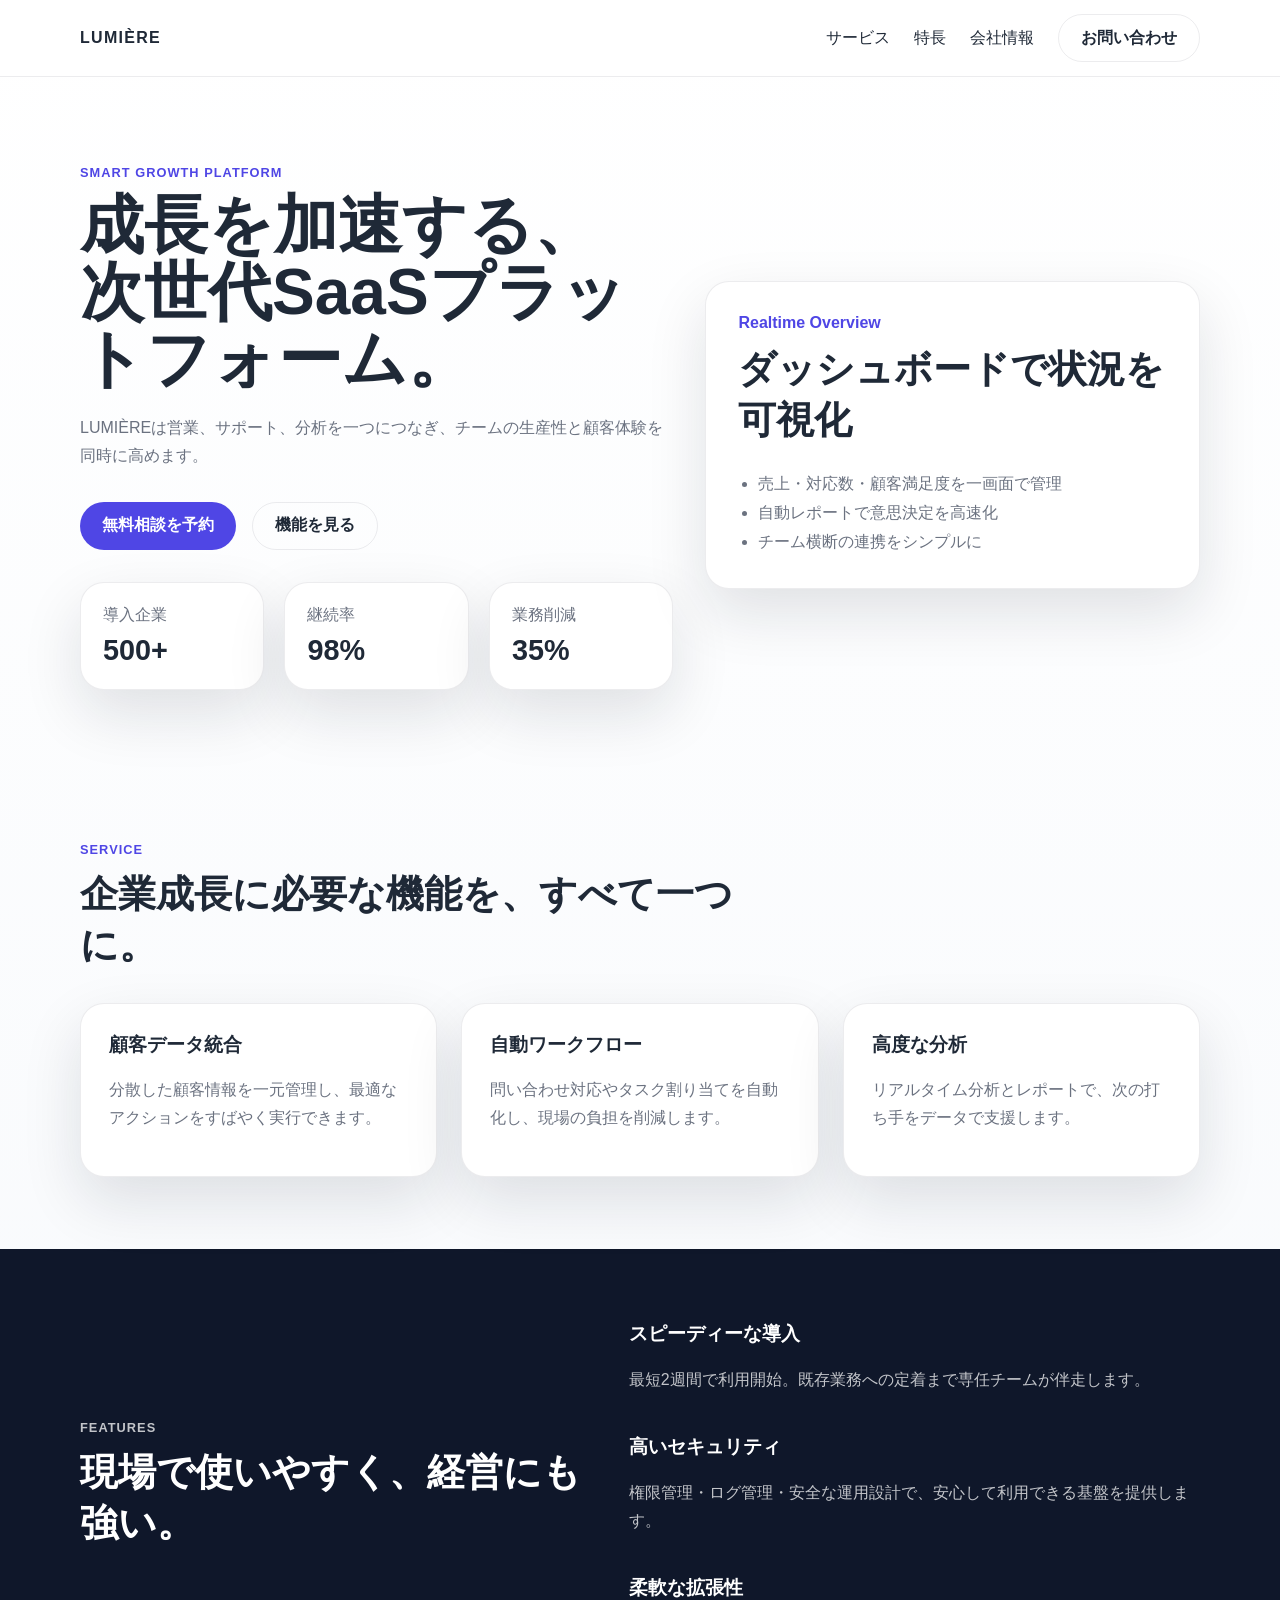
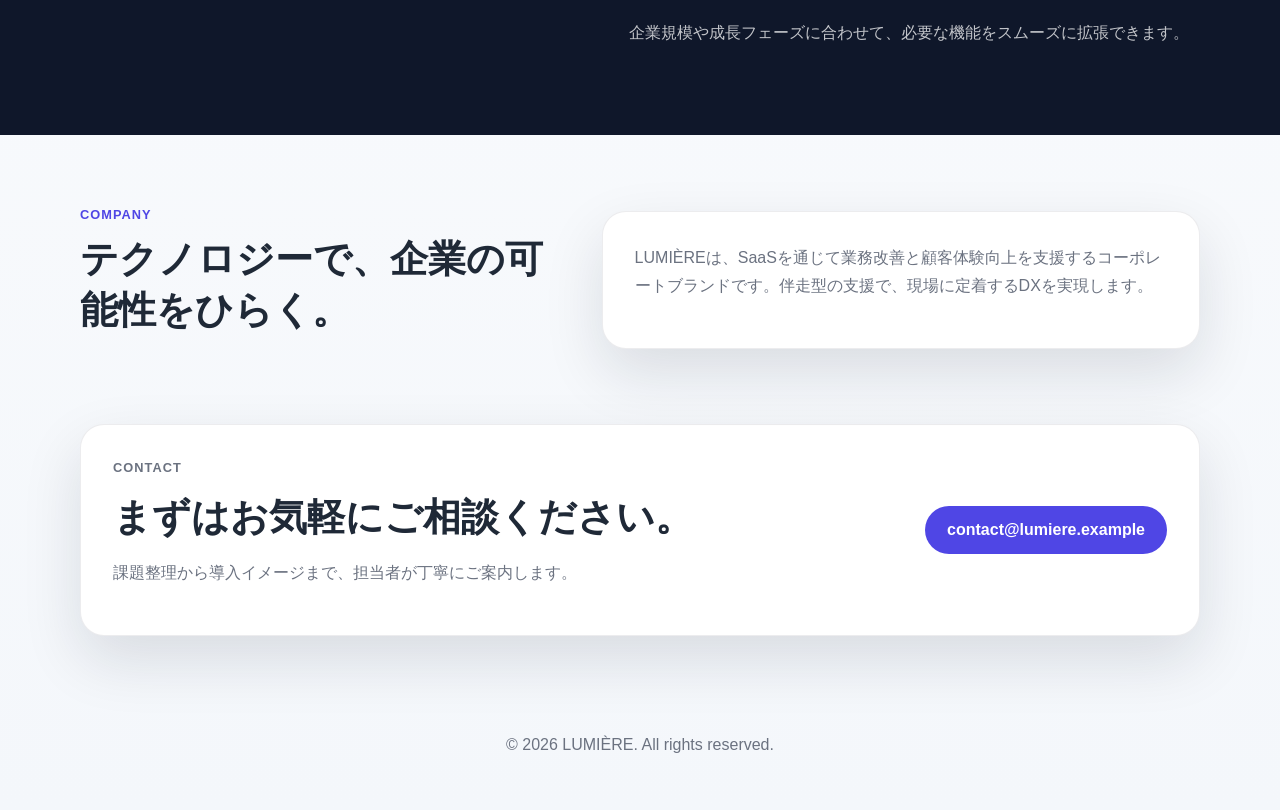
==== index.html @ 7a4c25e4 "Create SaaS corporate landing page" ====
<!DOCTYPE html>
<html lang="ja">
  <head>
    <meta charset="UTF-8" />
    <meta name="viewport" content="width=device-width, initial-scale=1.0" />
    <title>LUMIÈRE | SaaSコーポレートサイト</title>
    <meta
      name="description"
      content="LUMIÈREは業務効率化と顧客体験向上を支援するSaaSプラットフォームです。"
    />
    <link rel="stylesheet" href="./styles.css" />
  </head>
  <body>
    <header class="header">
      <div class="container nav">
        <a class="logo" href="#top">LUMIÈRE</a>
        <button
          class="menu-toggle"
          type="button"
          aria-expanded="false"
          aria-controls="global-nav"
          aria-label="メニューを開く"
        >
          <span></span>
          <span></span>
          <span></span>
        </button>
        <nav id="global-nav" class="nav-links">
          <a href="#service">サービス</a>
          <a href="#features">特長</a>
          <a href="#company">会社情報</a>
          <a href="#contact" class="button button-secondary">お問い合わせ</a>
        </nav>
      </div>
    </header>

    <main id="top">
      <section class="hero">
        <div class="container hero-grid">
          <div class="hero-copy">
            <p class="eyebrow">SMART GROWTH PLATFORM</p>
            <h1>成長を加速する、<br />次世代SaaSプラットフォーム。</h1>
            <p class="lead">
              LUMIÈREは営業、サポート、分析を一つにつなぎ、チームの生産性と顧客体験を同時に高めます。
            </p>
            <div class="hero-actions">
              <a href="#contact" class="button">無料相談を予約</a>
              <a href="#features" class="button button-ghost">機能を見る</a>
            </div>
            <dl class="stats">
              <div>
                <dt>導入企業</dt>
                <dd>500+</dd>
              </div>
              <div>
                <dt>継続率</dt>
                <dd>98%</dd>
              </div>
              <div>
                <dt>業務削減</dt>
                <dd>35%</dd>
              </div>
            </dl>
          </div>
          <div class="hero-card">
            <div class="dashboard-card">
              <p class="card-label">Realtime Overview</p>
              <h2>ダッシュボードで状況を可視化</h2>
              <ul>
                <li>売上・対応数・顧客満足度を一画面で管理</li>
                <li>自動レポートで意思決定を高速化</li>
                <li>チーム横断の連携をシンプルに</li>
              </ul>
            </div>
          </div>
        </div>
      </section>

      <section id="service" class="section">
        <div class="container">
          <div class="section-heading">
            <p class="eyebrow">SERVICE</p>
            <h2>企業成長に必要な機能を、すべて一つに。</h2>
          </div>
          <div class="cards">
            <article class="card">
              <h3>顧客データ統合</h3>
              <p>分散した顧客情報を一元管理し、最適なアクションをすばやく実行できます。</p>
            </article>
            <article class="card">
              <h3>自動ワークフロー</h3>
              <p>問い合わせ対応やタスク割り当てを自動化し、現場の負担を削減します。</p>
            </article>
            <article class="card">
              <h3>高度な分析</h3>
              <p>リアルタイム分析とレポートで、次の打ち手をデータで支援します。</p>
            </article>
          </div>
        </div>
      </section>

      <section id="features" class="section section-accent">
        <div class="container feature-grid">
          <div>
            <p class="eyebrow">FEATURES</p>
            <h2>現場で使いやすく、経営にも強い。</h2>
          </div>
          <div class="feature-list">
            <article>
              <h3>スピーディーな導入</h3>
              <p>最短2週間で利用開始。既存業務への定着まで専任チームが伴走します。</p>
            </article>
            <article>
              <h3>高いセキュリティ</h3>
              <p>権限管理・ログ管理・安全な運用設計で、安心して利用できる基盤を提供します。</p>
            </article>
            <article>
              <h3>柔軟な拡張性</h3>
              <p>企業規模や成長フェーズに合わせて、必要な機能をスムーズに拡張できます。</p>
            </article>
          </div>
        </div>
      </section>

      <section id="company" class="section">
        <div class="container company-grid">
          <div>
            <p class="eyebrow">COMPANY</p>
            <h2>テクノロジーで、企業の可能性をひらく。</h2>
          </div>
          <div class="company-panel">
            <p>
              LUMIÈREは、SaaSを通じて業務改善と顧客体験向上を支援するコーポレートブランドです。伴走型の支援で、現場に定着するDXを実現します。
            </p>
          </div>
        </div>
      </section>

      <section id="contact" class="section cta">
        <div class="container cta-box">
          <div>
            <p class="eyebrow">CONTACT</p>
            <h2>まずはお気軽にご相談ください。</h2>
            <p>課題整理から導入イメージまで、担当者が丁寧にご案内します。</p>
          </div>
          <a class="button" href="mailto:contact@lumiere.example">contact@lumiere.example</a>
        </div>
      </section>
    </main>

    <footer class="footer">
      <div class="container footer-inner">
        <p>© <span id="current-year"></span> LUMIÈRE. All rights reserved.</p>
      </div>
    </footer>

    <script src="./script.js"></script>
  </body>
</html>
---- styles.css ----
:root {
  --bg: #f4f7fb;
  --surface: #ffffff;
  --surface-alt: #0f172a;
  --text: #1f2937;
  --muted: #6b7280;
  --primary: #4f46e5;
  --primary-dark: #312e81;
  --border: rgba(15, 23, 42, 0.08);
  --shadow: 0 24px 60px rgba(15, 23, 42, 0.12);
}

* {
  box-sizing: border-box;
}

html {
  scroll-behavior: smooth;
}

body {
  margin: 0;
  font-family: -apple-system, BlinkMacSystemFont, "Segoe UI", sans-serif;
  color: var(--text);
  background: linear-gradient(180deg, #ffffff 0%, var(--bg) 100%);
}

a {
  color: inherit;
  text-decoration: none;
}

.container {
  width: min(1120px, calc(100% - 48px));
  margin: 0 auto;
}

.header {
  position: sticky;
  top: 0;
  z-index: 10;
  backdrop-filter: blur(16px);
  background: rgba(255, 255, 255, 0.85);
  border-bottom: 1px solid var(--border);
}

.nav {
  display: flex;
  align-items: center;
  justify-content: space-between;
  min-height: 76px;
}

.logo {
  font-weight: 800;
  letter-spacing: 0.08em;
}

.nav-links {
  display: flex;
  align-items: center;
  gap: 24px;
}

.menu-toggle {
  display: none;
  border: 0;
  background: transparent;
  padding: 0;
  cursor: pointer;
}

.menu-toggle span {
  display: block;
  width: 24px;
  height: 2px;
  margin: 5px 0;
  background: var(--text);
}

.hero {
  padding: 88px 0 64px;
}

.hero-grid,
.company-grid,
.feature-grid,
.cta-box {
  display: grid;
  gap: 32px;
  align-items: center;
}

.hero-grid {
  grid-template-columns: 1.2fr 1fr;
}

.eyebrow {
  margin: 0 0 12px;
  color: var(--primary);
  font-weight: 700;
  letter-spacing: 0.08em;
  font-size: 0.8rem;
}

h1,
h2,
h3,
p {
  margin-top: 0;
}

h1 {
  font-size: clamp(2.4rem, 5vw, 4.5rem);
  line-height: 1.05;
  margin-bottom: 20px;
}

h2 {
  font-size: clamp(1.9rem, 3vw, 3rem);
  margin-bottom: 16px;
}

.lead,
.card p,
.feature-list p,
.company-panel p,
.cta-box p {
  color: var(--muted);
  line-height: 1.75;
}

.hero-actions {
  display: flex;
  flex-wrap: wrap;
  gap: 16px;
  margin: 32px 0;
}

.button {
  display: inline-flex;
  align-items: center;
  justify-content: center;
  min-height: 48px;
  padding: 0 22px;
  border-radius: 999px;
  background: var(--primary);
  color: #ffffff;
  font-weight: 600;
  transition: transform 0.2s ease, box-shadow 0.2s ease;
}

.button:hover,
.button:focus-visible {
  transform: translateY(-1px);
  box-shadow: 0 16px 28px rgba(79, 70, 229, 0.28);
}

.button-secondary,
.button-ghost {
  background: transparent;
  color: var(--text);
  border: 1px solid var(--border);
}

.stats {
  display: grid;
  grid-template-columns: repeat(3, minmax(0, 1fr));
  gap: 20px;
}

.stats div,
.card,
.dashboard-card,
.company-panel,
.cta-box {
  background: var(--surface);
  border: 1px solid var(--border);
  border-radius: 24px;
  box-shadow: var(--shadow);
}

.stats div {
  padding: 22px;
}

.stats dt {
  color: var(--muted);
  margin-bottom: 8px;
}

.stats dd {
  margin: 0;
  font-size: 1.8rem;
  font-weight: 800;
}

.dashboard-card,
.company-panel,
.cta-box {
  padding: 32px;
}

.card-label {
  color: var(--primary);
  font-weight: 700;
  margin-bottom: 12px;
}

.dashboard-card ul {
  margin: 24px 0 0;
  padding-left: 20px;
  color: var(--muted);
  line-height: 1.8;
}

.section {
  padding: 72px 0;
}

.section-heading {
  max-width: 720px;
  margin-bottom: 32px;
}

.cards {
  display: grid;
  grid-template-columns: repeat(3, minmax(0, 1fr));
  gap: 24px;
}

.card {
  padding: 28px;
}

.section-accent {
  background: var(--surface-alt);
  color: #ffffff;
}

.section-accent .eyebrow,
.section-accent p {
  color: rgba(255, 255, 255, 0.75);
}

.feature-grid {
  grid-template-columns: 0.95fr 1.05fr;
}

.feature-list {
  display: grid;
  gap: 24px;
}

.company-grid {
  grid-template-columns: 0.9fr 1.1fr;
}

.cta {
  padding-top: 0;
}

.cta-box {
  grid-template-columns: 1fr auto;
}

.footer {
  padding: 28px 0 40px;
}

.footer-inner {
  color: var(--muted);
  text-align: center;
}

@media (max-width: 900px) {
  .hero-grid,
  .cards,
  .feature-grid,
  .company-grid,
  .cta-box {
    grid-template-columns: 1fr;
  }

  .nav-links {
    position: absolute;
    top: 76px;
    right: 24px;
    left: 24px;
    display: none;
    flex-direction: column;
    align-items: stretch;
    padding: 20px;
    background: rgba(255, 255, 255, 0.98);
    border: 1px solid var(--border);
    border-radius: 20px;
    box-shadow: var(--shadow);
  }

  .nav-links.is-open {
    display: flex;
  }

  .menu-toggle {
    display: block;
  }
}

@media (max-width: 640px) {
  .container {
    width: min(100% - 32px, 1120px);
  }

  .hero {
    padding-top: 64px;
  }

  .stats {
    grid-template-columns: 1fr;
  }
}
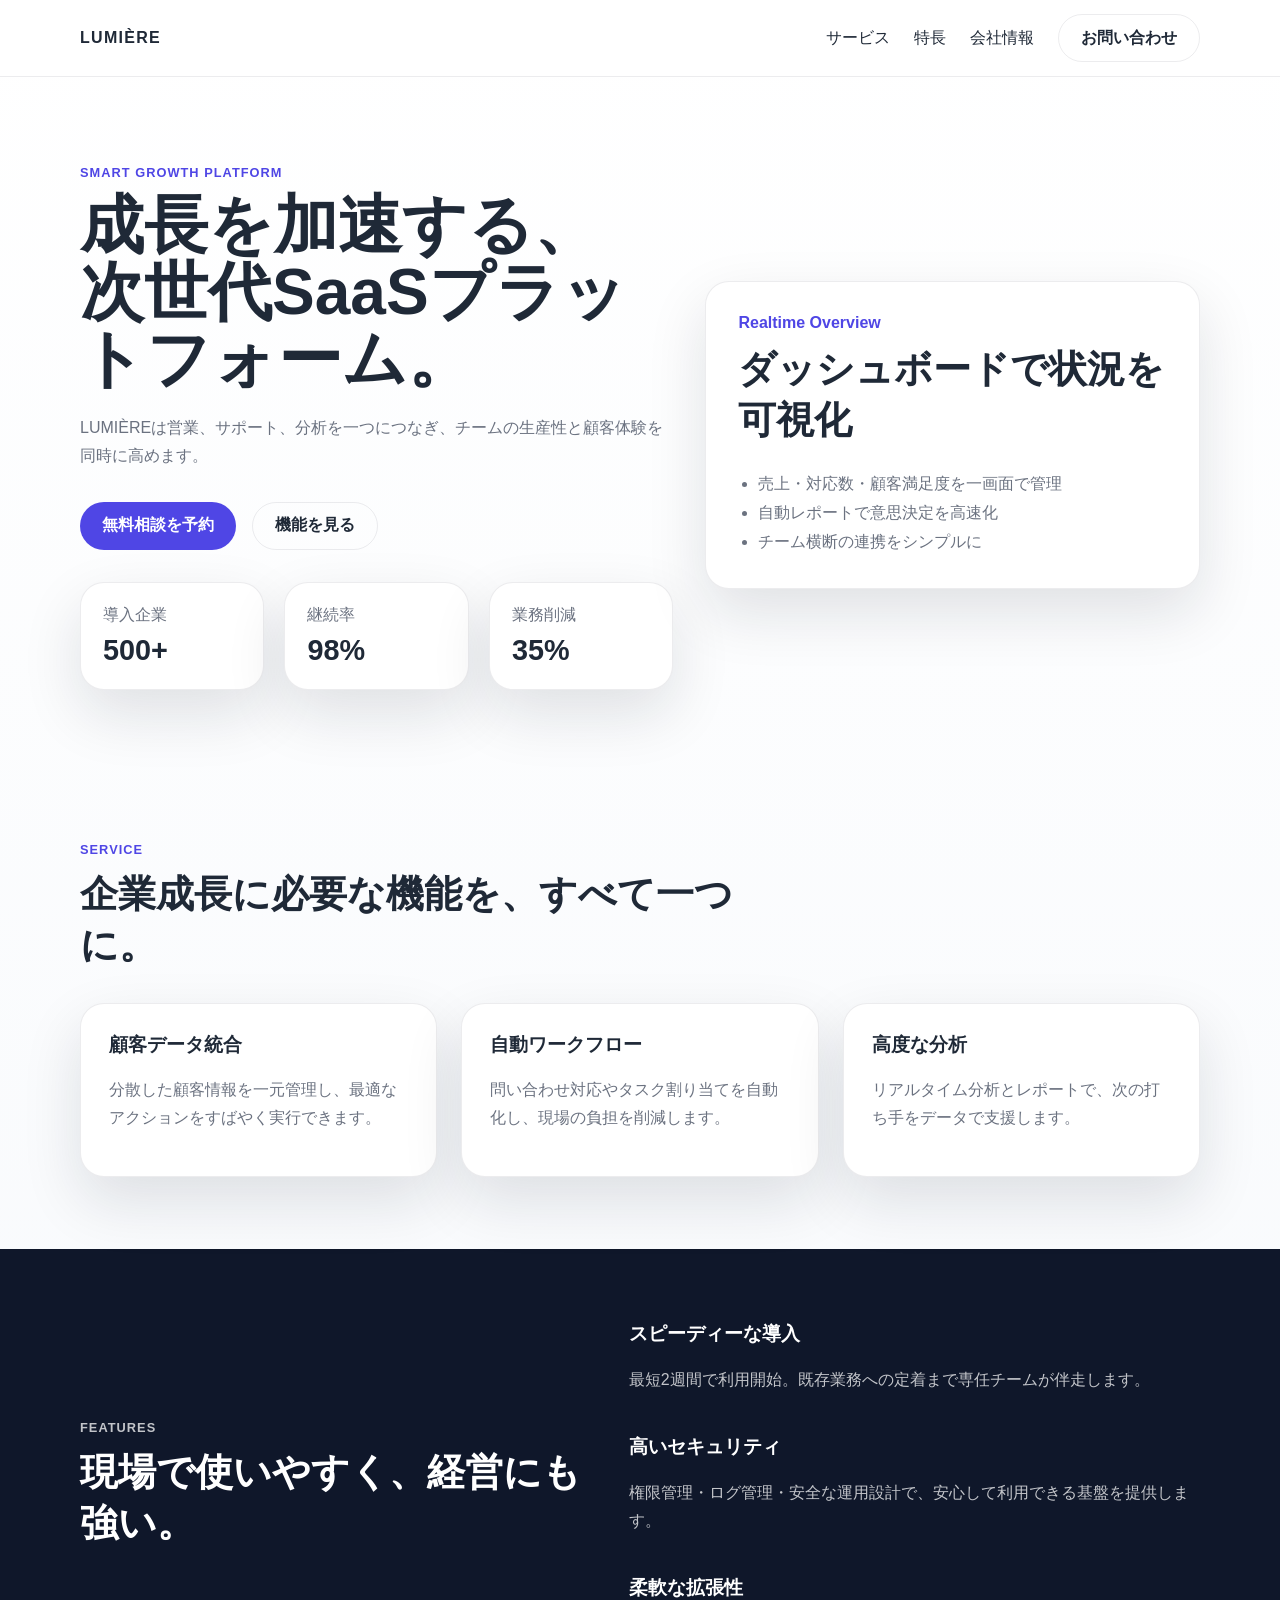
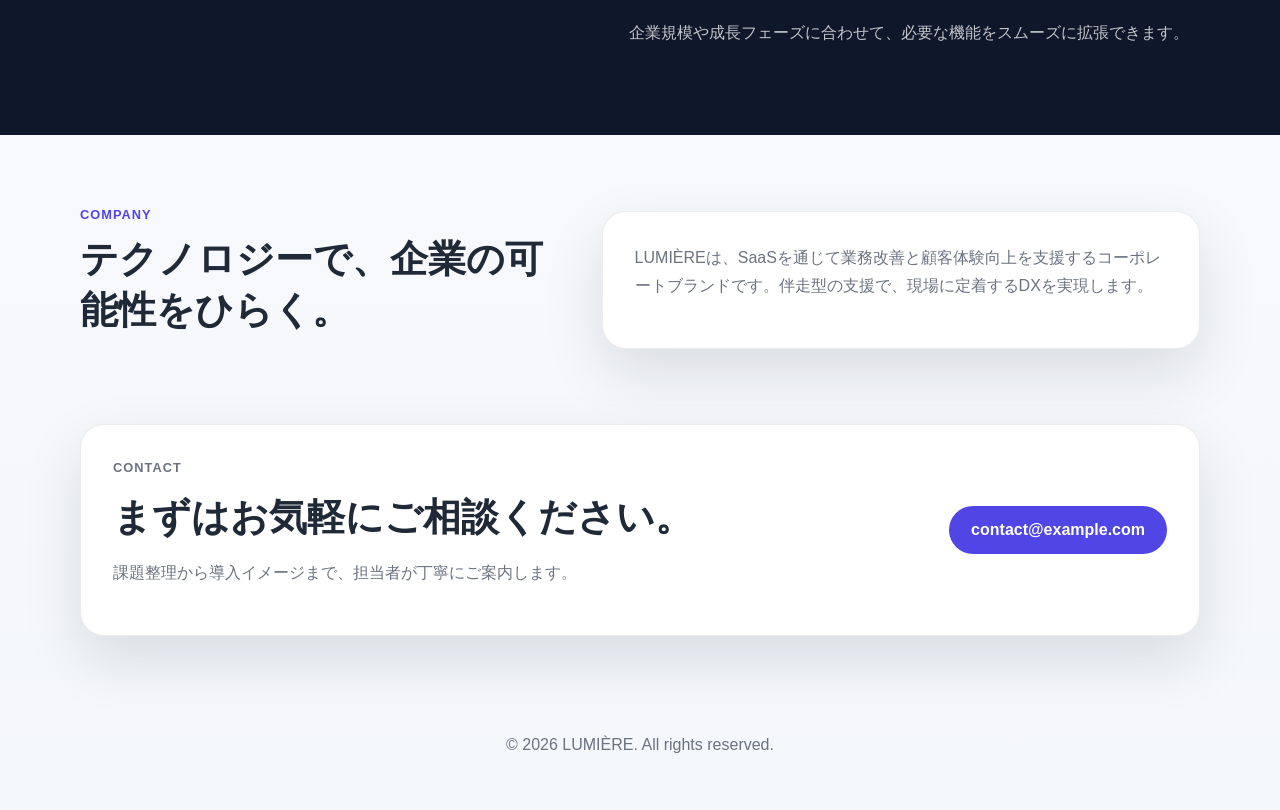
==== commit c4eebed3: "Refine SaaS site contact placeholder" ====
--- a/index.html
+++ b/index.html
@@ -143,7 +143,7 @@
             <h2>まずはお気軽にご相談ください。</h2>
             <p>課題整理から導入イメージまで、担当者が丁寧にご案内します。</p>
           </div>
-          <a class="button" href="mailto:contact@lumiere.example">contact@lumiere.example</a>
+          <a class="button" href="mailto:contact@example.com">contact@example.com</a>
         </div>
       </section>
     </main>
